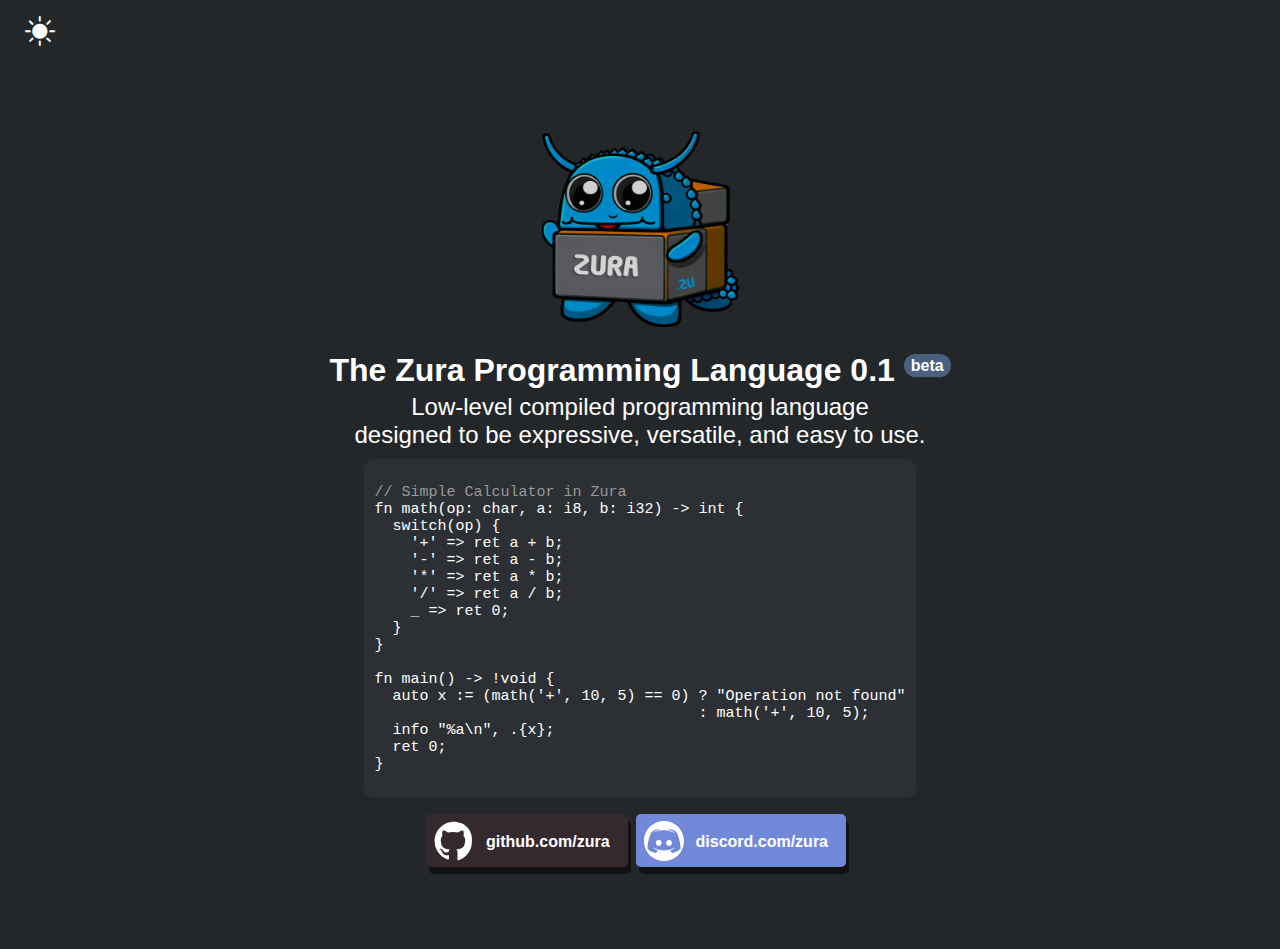
==== index.html @ 775fed99 "Did some more design" ====
<!DOCTYPE html>
<html lang="en">
<head>
    <meta charset="UTF-8">
    <meta name="viewport" content="width=device-width, initial-scale=1.0">
    <link rel="icon" type="image/png" href="img/zura.png">
    <title>Zura lang</title>
    <link rel="stylesheet" href="./style.css">
    <script src="script.js" defer></script>
    <link rel="stylesheet" href="https://cdn.jsdelivr.net/npm/bootstrap-icons@1.3.0/font/bootstrap-icons.css" />
</head>
<body>

<div class="nav-bar"> 
  <i class="bi bi-brightness-high-fill" id="toggleDark"></i>
</div>

<div class="container">
   <!-- Mascot -->
     <img src="img/zura.png" class="mascot" alt="Zura Mascot"> 
    <div>
        <h1>
            The Zura Programming Language 0.1
            <span class="version-beta">beta</span>
        </h1>
    </div>
    <p>Low-level compiled programming language <br> 
    designed to be expressive, versatile, and easy to use.</p>

    <div class="codeBlock">
      <pre><code><span class="comment">// Simple Calculator in Zura</span>
fn math(op: char, a: i8, b: i32) -> int {
  switch(op) {
    '+' => ret a + b;
    '-' => ret a - b;
    '*' => ret a * b;
    '/' => ret a / b;
    _ => ret 0;
  }
}

fn main() -> !void {
  auto x := (math('+', 10, 5) == 0) ? "Operation not found"
                                    : math('+', 10, 5);
  info "%a\n", .{x};
  ret 0;
}</pre></code>
    </div>

    <div class="link__holder">
        <!-- GitHub -->
        <a class="link github-link" href="https://github.com/TheDevConnor/Zura-Transpiled/tree/zig-rewrite" target="_blank">
            <svg class="svg-inline--fa fa-github fa-w-16" aria-hidden="true" focusable="false"
                 data-prefix="fab" data-icon="github" role="img" xmlns="http://www.w3.org/2000/svg"
                 viewBox="0 0 496 512" data-fa-i2svg="">
                <path fill="currentColor" d="M248 8C111 8 0 119 0 256c0 110 71 203 169 236
                12 2 16-5 16-11 0-5-1-22-1-44-69 15-83-33-83-33-11-28-27-35-27-35-22-15
                -1-15-1-15 24 2 37 22 37 22 21 37 55 26 69 20 2-16 8-27 15-33-56-6-115-14
                -115-114 0-27 7-41 23-59-3-6-12-33 3-68 21-6 68 26 68 26 20-5 41-8 62-8
                s42 3 62 8c0 0 47-32 68-26 15 35 6 62 3 68 16 18 23 32 23 59 0 100-59
                108-115 114 9 7 17 22 17 46 0 33-1 75-1 83 0 6 4 13 16 11 98-33 169-126
                169-236C496 119 385 8 248 8z">
                </path>
            </svg>
            <span>github.com/zura</span>
        </a>

        <!-- Discord -->
        <a class="link discord-link" href="https://discord.gg/JvExQpGuXM" target="_blank">
            <svg class="svg-inline--fa fa-discord fa-w-16" aria-hidden="true" focusable="false"
                 data-prefix="fab" data-icon="discord" role="img" xmlns="http://www.w3.org/2000/svg"
                 viewBox="0 0 1000 1000" data-fa-i2svg="">
                <path fill="currentColor" d="M 500 0C 224 0 0 224 0 500C 0 776 224 1000 500 1000C
                776 1000 1000 776 1000 500C 1000 224 776 0 500 0C 500 0 500 0 500 0 M 386 203C 387
                203 388 203 388 203C 388 203 395 212 395 212C 267 248 209 304 209 304C 209 304 224
                296 250 284C 326 250 386 241 411 239C 415 238 419 238 423 238C 466 232 515 231 566
                236C 633 244 705 264 779 304C 779 304 723 251 603 214C 603 214 612 203 612 203C 612
                203 709 201 811 277C 811 277 913 462 913 689C 913 689 853 792 697 797C 697 797 671
                767 650 740C 743 714 778 656 778 656C 749 675 721 688 697 697C 661 712 627 722 594
                728C 526 740 464 737 411 727C 371 719 336 708 307 697C 291 690 273 682 255 673C 253
                671 251 670 249 669C 248 668 247 668 246 667C 233 660 226 655 226 655C 226 655 260
                711 350 738C 329 765 303 797 303 797C 146 792 87 689 87 689C 87 462 189 277 189 277C
                284 206 375 203 386 203C 386 203 386 203 386 203M 368 467C 327 467 296 502 296 545C
                296 588 328 624 368 624C 408 624 440 588 440 545C 441 502 408 467 368 467C 368 467
                368 467 368 467M 626 467C 586 467 554 502 554 545C 554 588 586 624 626 624C 666 624
                698 588 698 545C 698 502 666 467 626 467C 626 467 626 467 626 467">
                </path>
            </svg>
            <span>discord.com/zura</span>
        </a> 
       
    </div>
</div>

</body>
</html>
---- style.css ----
body {
    font-family: Roboto, -apple-system, BlinkMacSystemFont, Segoe UI, Roboto, Helvetica Neue, Helvetica, Arial, sans-serif;
    background-color: #23272A; 
    color: white;
    margin: 0;
    margin-bottom: 0;
    margin-top: 0;
    padding: 0;
}

i {
    font-size: 30px;
    cursor: pointer;
    align-items: end;
}

::-webkit-scrollbar {
    width: 5px;
}

::-webkit-scrollbar-track {
    background: #2C2F33;
}

::-webkit-scrollbar-thumb {
    background: #4a607e;
    border-radius: 10px;
}

.nav-bar {
  padding-top: 15px;
  padding-left: 25px; 
}

.container {
    display: flex;
    flex-direction: column;
    align-items: center;
    justify-content: center;
    height: 100vh;
    text-align: center;
}

h1 {
    font-size: 32px;
    font-weight: bolder;
    margin-bottom: -20px;
}

.mascot {
    width: 200px;
    height: 200px;
}

.version-beta {
    background: #4a607e;
    border-radius: 20px;
    color: #fff;
    font-size: 50%;
    padding: 3px 7px;
    position: relative;
    top: -10px;
}

p {
    font-size: 24px;
    margin-bottom: 0px;
}

.codeBlock {
    background-color: #2C2F33;
    border-radius: 10px;
    padding: 10px;
    margin: 10px 0px 0px 0px;

    text-align: left;
    color: white;
    font-size: 15px; 
}

.codeBlock .comment {
    color: #999;
}

.link__holder {
    display: flex;
    flex-direction: row;
    justify-content: center;
    align-items: center;
}

.link {
    background-color: #222;
    color: #fff;
    margin-top: 16px;
    margin-right: 8px;
    padding: 7px 14px 6px 8px;
    border-radius: 6px;
    align-items: center;
    display: flex;
    cursor: pointer;
    text-decoration: none;
    font-size: 16px;
    font-weight: 700;
    line-height: 1.2;
}

.link svg {
    width: 40px;
    height: 40px;
    margin-right: 4px;
}

.link span {
    margin: 0 4px 0 8px;
}

.discord-link {
    background-color: #7289DA;
    border: none;
    border-radius: 5px;
    box-shadow: 3px 7px 0 #111;
    cursor: pointer;
    transition: all 0.3s;
}

.discord-link:hover {
    box-shadow: 0 0px 0 #111;
    transform: translateY(3px);
}

.github-link {
    background-color: #34292E; 
    border: none;
    border-radius: 5px;
    box-shadow: 3px 7px 0 #111;
    cursor: pointer;
    transition: all 0.3s;
}

.github-link:hover {
    box-shadow: 0 0px 0 #111;
    transform: translateY(3px);
}

/* Handle the mobile view */ 
@media (max-width: 768px) {
    .mascot {
        width: 150px;
        height: 150px;
    }

    .container {
        padding: 0 20px;
    }

    .codeBlock {
        font-size: 12px;
    } 

    .link__holder {
        flex-direction: column;
    }
}
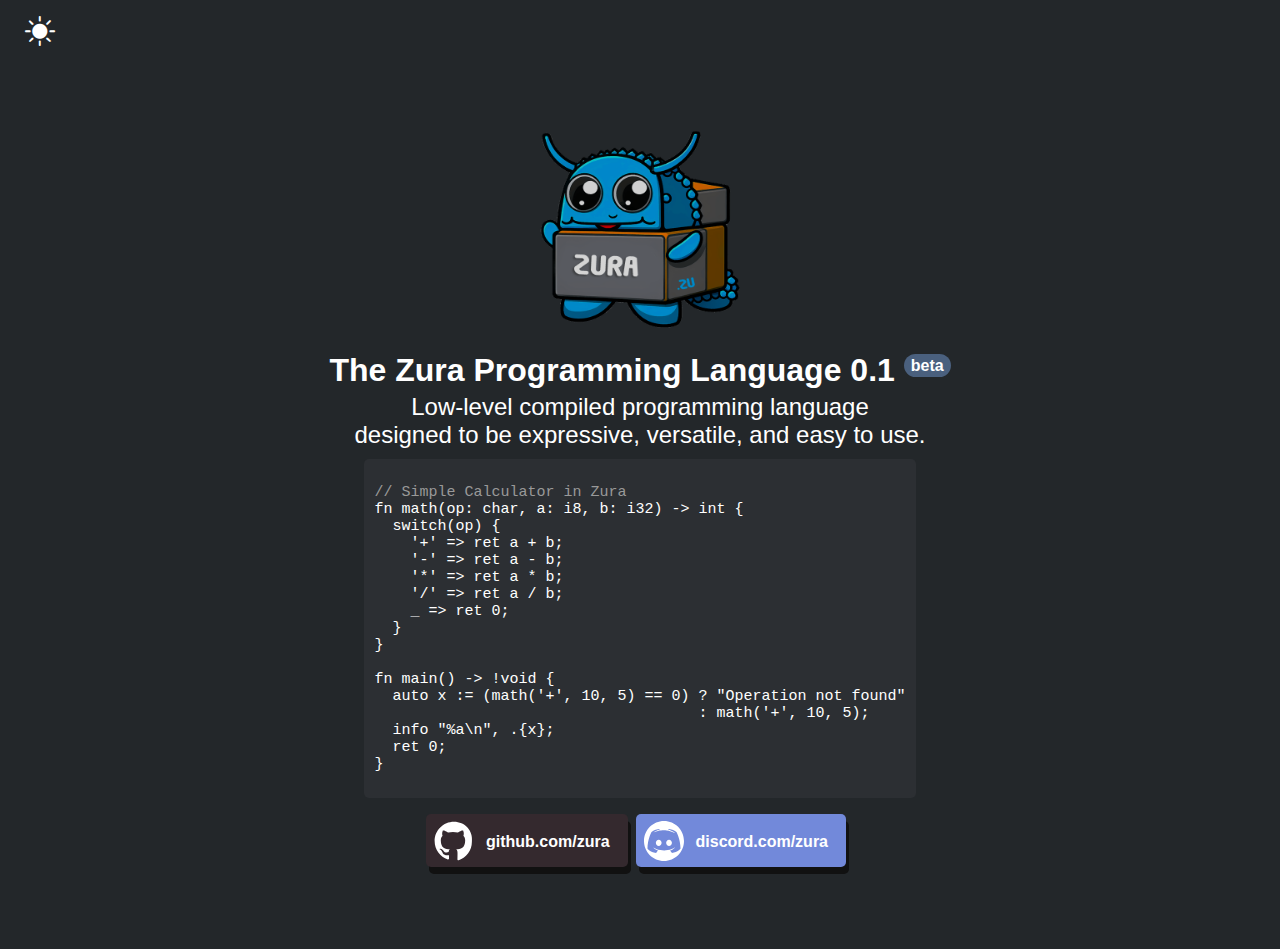
==== commit 6dac43e0: "Update index.html" ====
--- a/index.html
+++ b/index.html
@@ -49,7 +49,7 @@
 
     <div class="link__holder">
         <!-- GitHub -->
-        <a class="link github-link" href="https://github.com/TheDevConnor/Zura-Transpiled/tree/zig-rewrite" target="_blank">
+        <a class="link github-link" href="https://github.com/TheDevConnor/Zura-Transpiled/tree/main" target="_blank">
             <svg class="svg-inline--fa fa-github fa-w-16" aria-hidden="true" focusable="false"
                  data-prefix="fab" data-icon="github" role="img" xmlns="http://www.w3.org/2000/svg"
                  viewBox="0 0 496 512" data-fa-i2svg="">
--- a/style.css
+++ b/style.css
@@ -69,7 +69,7 @@
 
 .codeBlock {
     background-color: #2C2F33;
-    border-radius: 10px;
+    border-radius: 5px;
     padding: 10px;
     margin: 10px 0px 0px 0px;
 
@@ -146,8 +146,8 @@
 /* Handle the mobile view */ 
 @media (max-width: 768px) {
     .mascot {
-        width: 150px;
-        height: 150px;
+        width: 130px;
+        height: 130px;
     }
 
     .container {
@@ -155,10 +155,11 @@
     }
 
     .codeBlock {
-        font-size: 12px;
+        font-size: 10px;
     } 
 
     .link__holder {
         flex-direction: column;
     }
 }
+
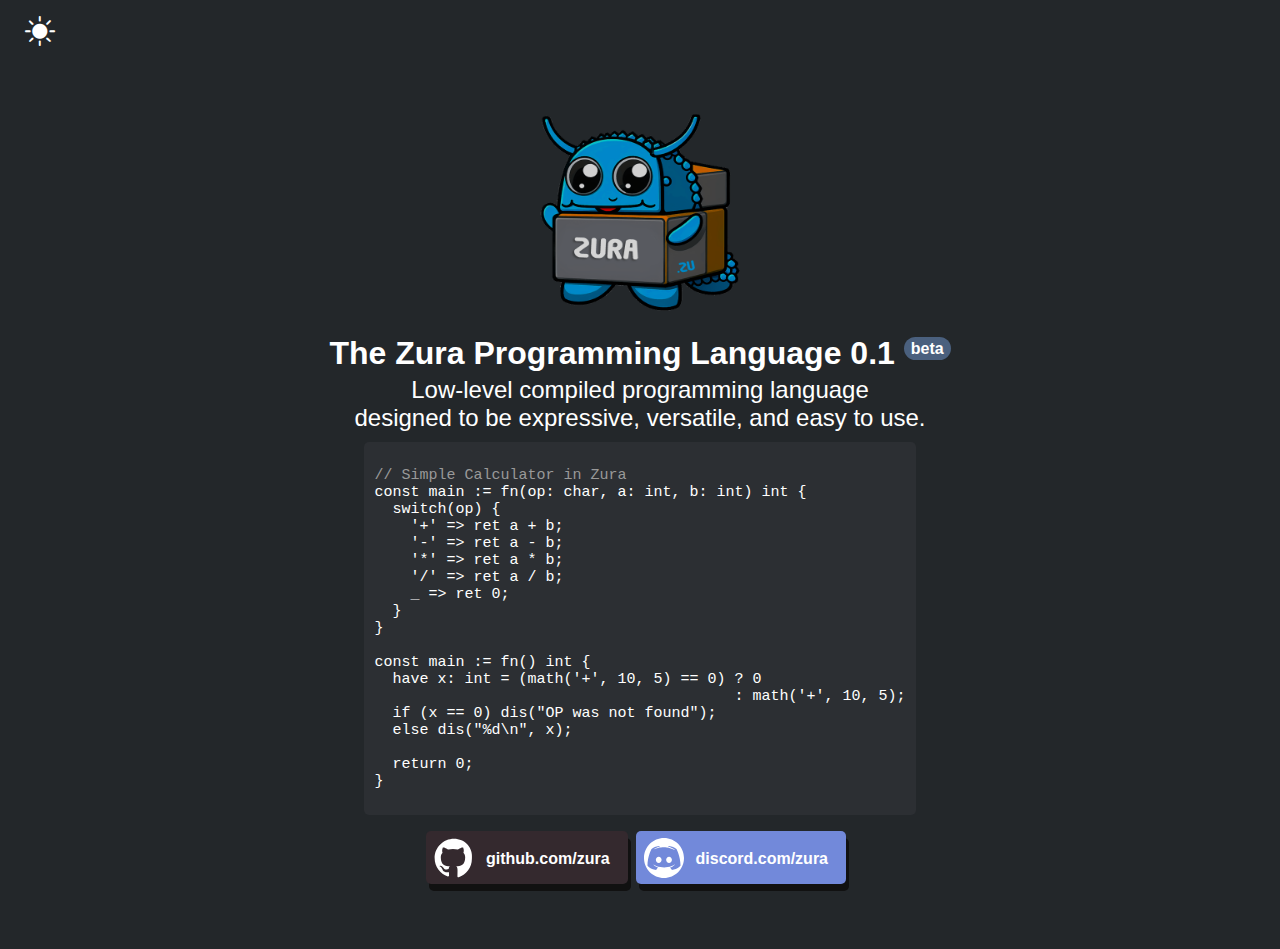
==== commit 72089094: "Updated the text sample" ====
--- a/index.html
+++ b/index.html
@@ -29,7 +29,7 @@
 
     <div class="codeBlock">
       <pre><code><span class="comment">// Simple Calculator in Zura</span>
-fn math(op: char, a: i8, b: i32) -> int {
+const main := fn(op: char, a: int, b: int) int {
   switch(op) {
     '+' => ret a + b;
     '-' => ret a - b;
@@ -39,11 +39,13 @@
   }
 }
 
-fn main() -> !void {
-  auto x := (math('+', 10, 5) == 0) ? "Operation not found"
-                                    : math('+', 10, 5);
-  info "%a\n", .{x};
-  ret 0;
+const main := fn() int {
+  have x: int = (math('+', 10, 5) == 0) ? 0
+                                        : math('+', 10, 5);
+  if (x == 0) dis("OP was not found");
+  else dis("%d\n", x);
+
+  return 0;
 }</pre></code>
     </div>
 
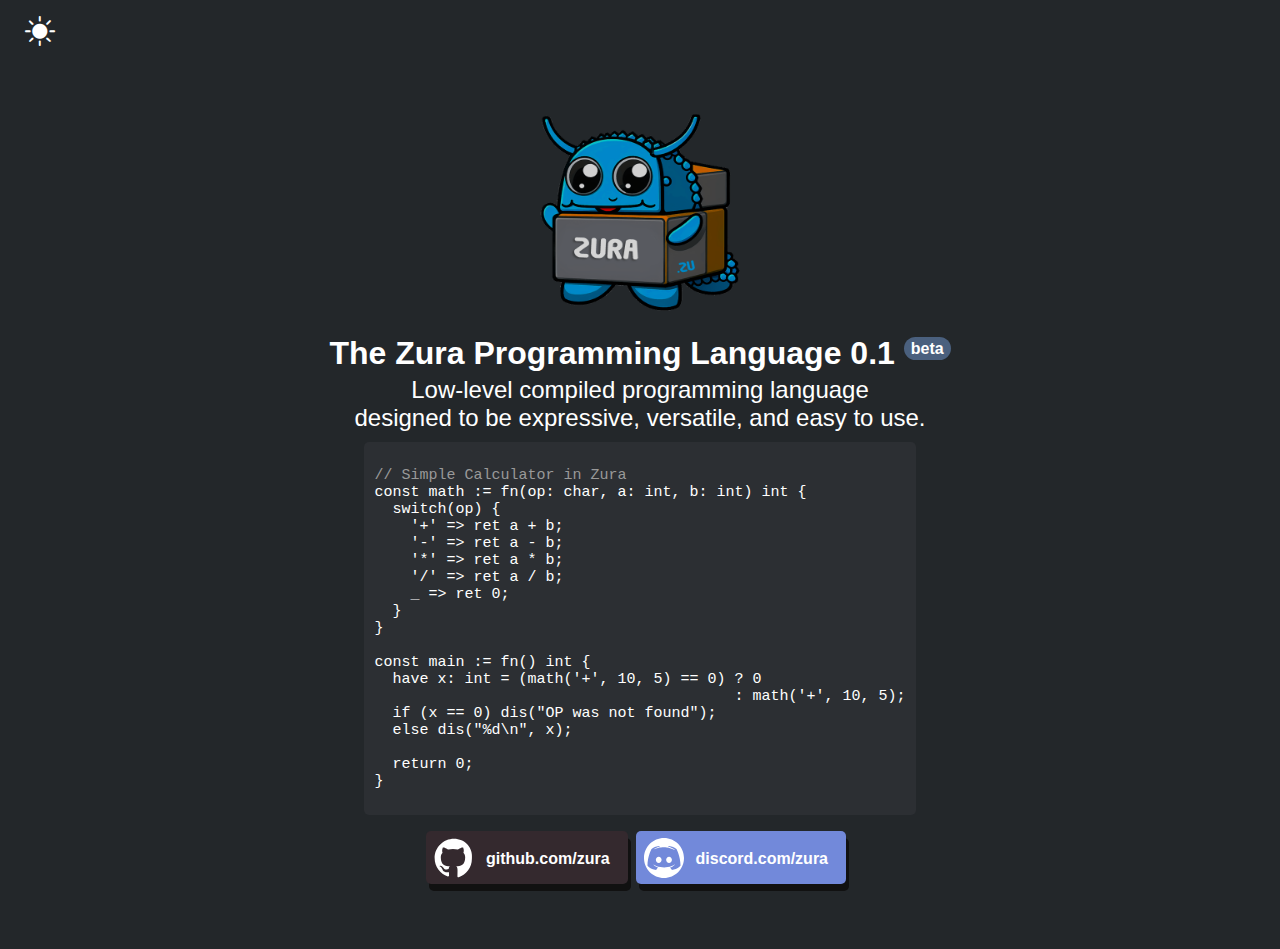
==== commit 966c20f6: "Update index.html to fix syntax error" ====
--- a/index.html
+++ b/index.html
@@ -29,7 +29,7 @@
 
     <div class="codeBlock">
       <pre><code><span class="comment">// Simple Calculator in Zura</span>
-const main := fn(op: char, a: int, b: int) int {
+const math := fn(op: char, a: int, b: int) int {
   switch(op) {
     '+' => ret a + b;
     '-' => ret a - b;
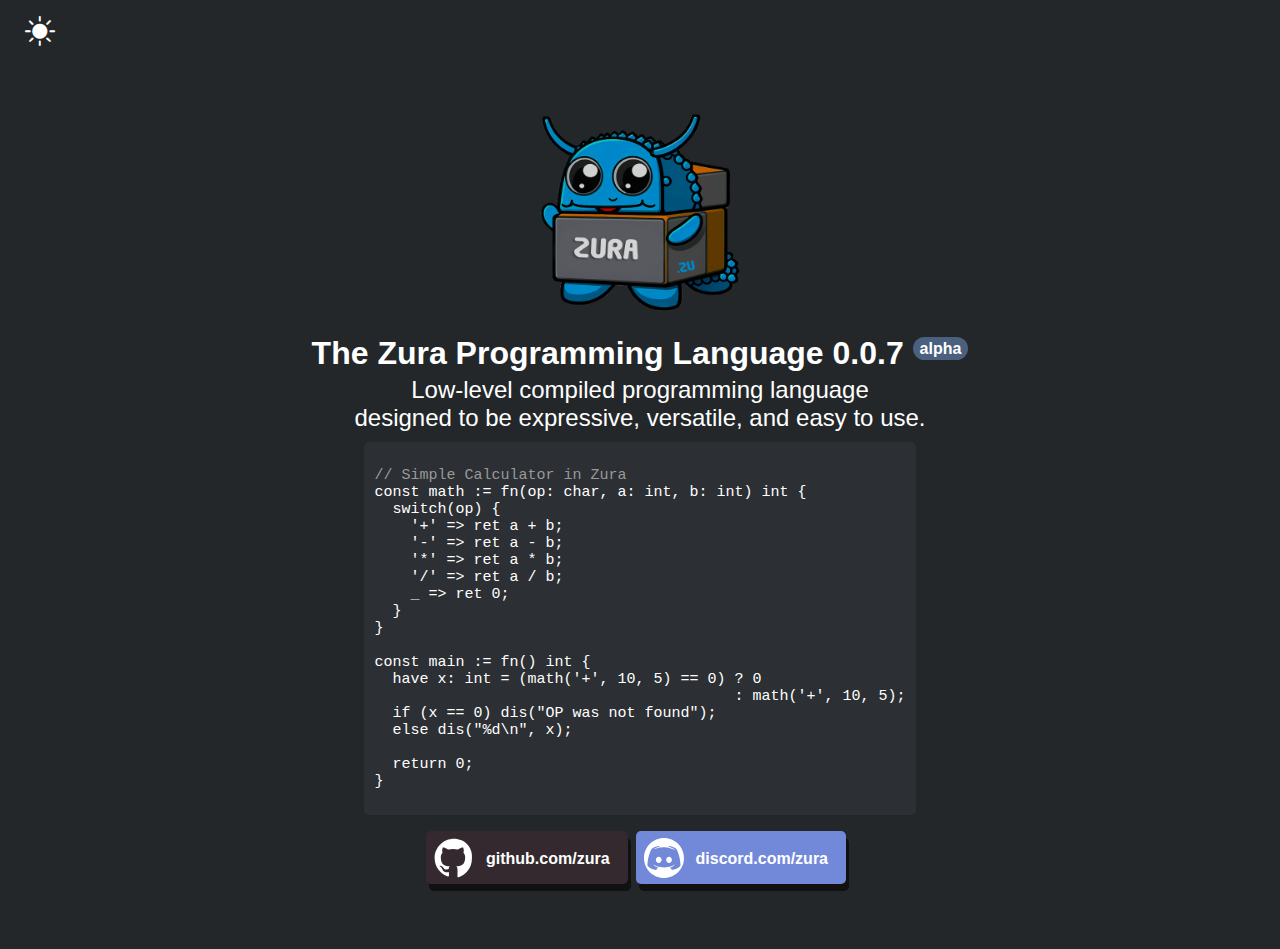
==== commit aeff2100: "Update index.html" ====
--- a/index.html
+++ b/index.html
@@ -20,8 +20,8 @@
      <img src="img/zura.png" class="mascot" alt="Zura Mascot"> 
     <div>
         <h1>
-            The Zura Programming Language 0.1
-            <span class="version-beta">beta</span>
+            The Zura Programming Language 0.0.7
+            <span class="version-beta">alpha</span>
         </h1>
     </div>
     <p>Low-level compiled programming language <br> 
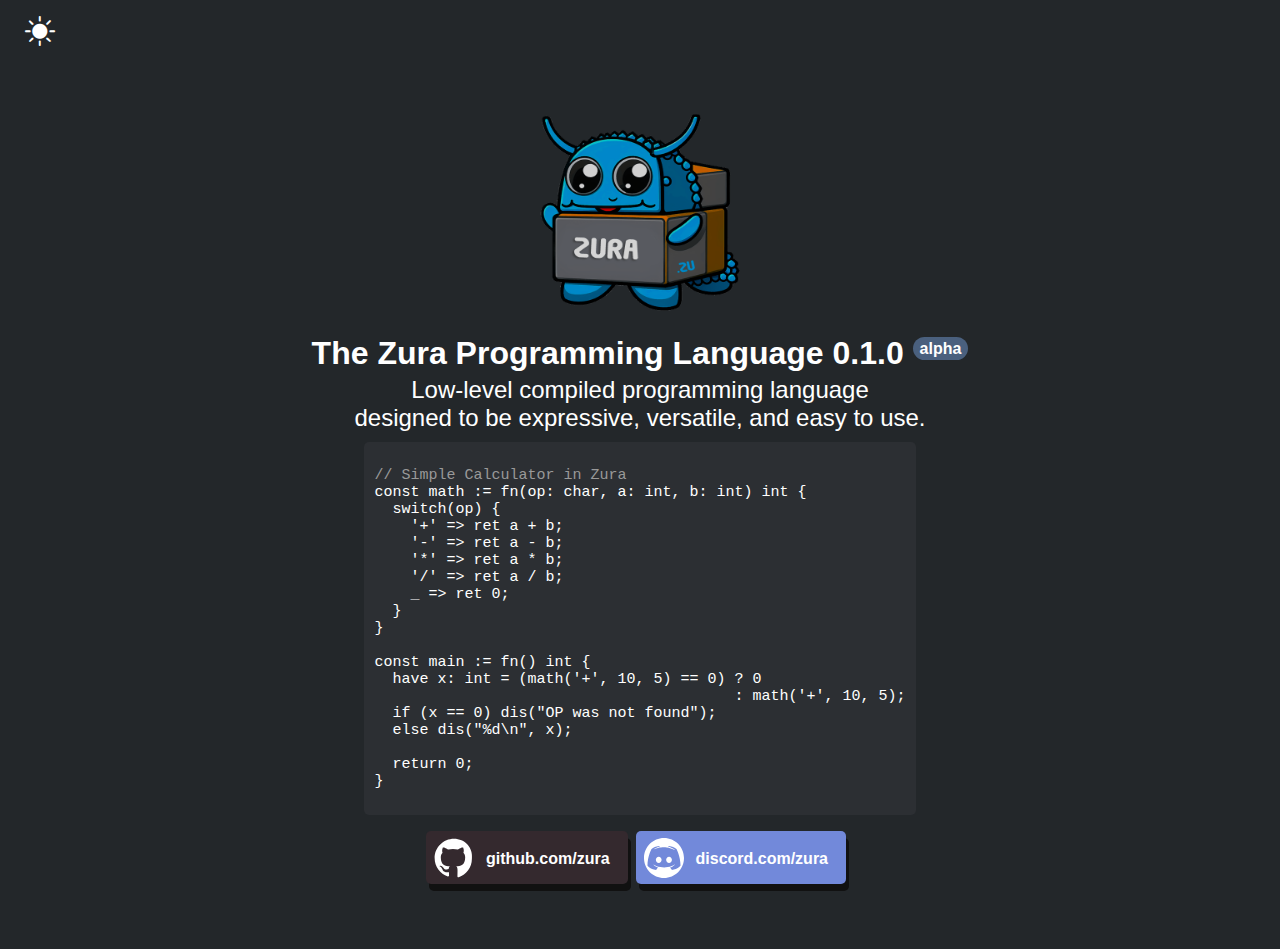
==== commit 31ec38b9: "Update index.html" ====
--- a/index.html
+++ b/index.html
@@ -20,7 +20,7 @@
      <img src="img/zura.png" class="mascot" alt="Zura Mascot"> 
     <div>
         <h1>
-            The Zura Programming Language 0.0.7
+            The Zura Programming Language 0.1.0
             <span class="version-beta">alpha</span>
         </h1>
     </div>
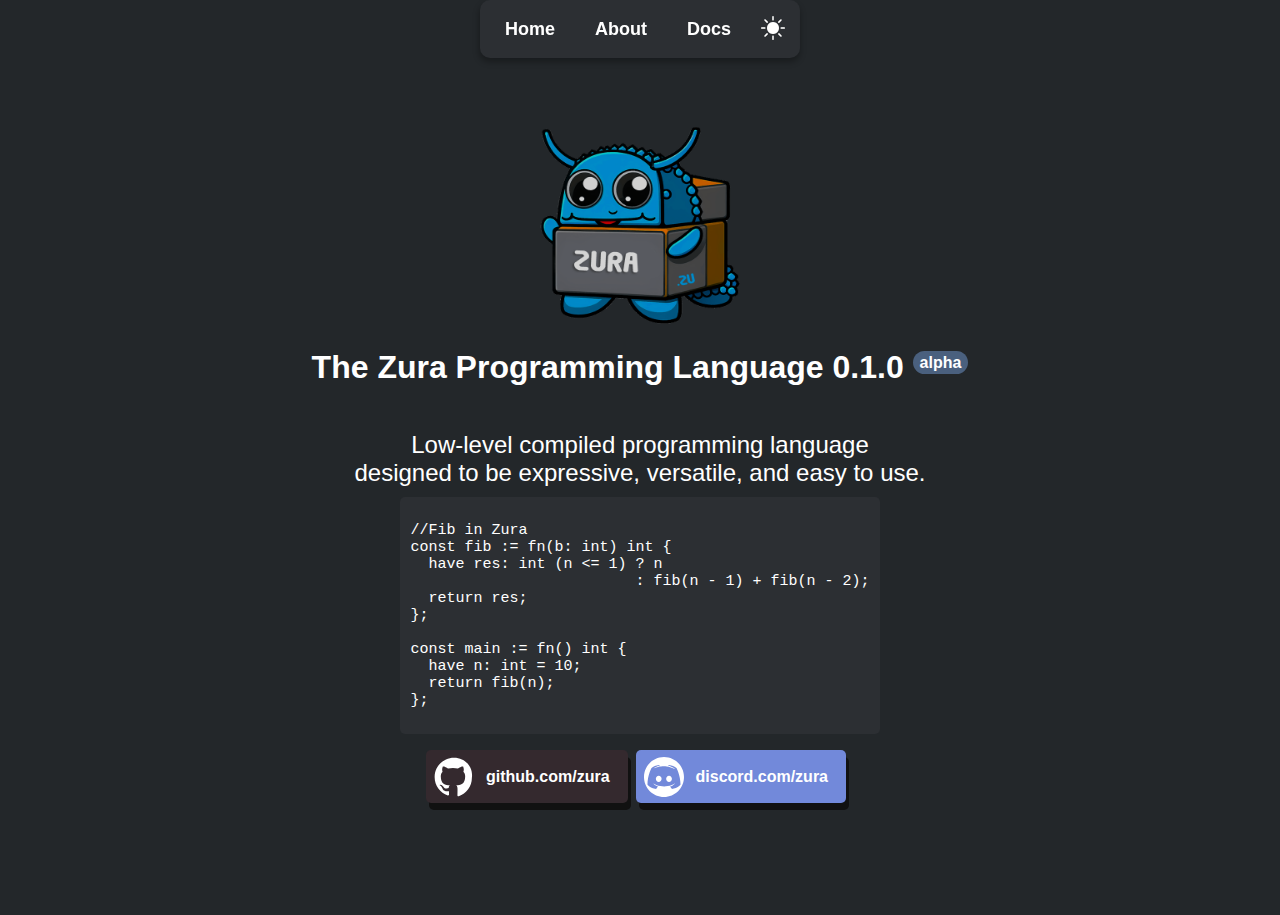
==== commit 008b97fe: "Updated the website to have a nav dock and an about page docs page is coming soon" ====
--- a/index.html
+++ b/index.html
@@ -1,78 +1,72 @@
 <!DOCTYPE html>
 <html lang="en">
+
 <head>
-    <meta charset="UTF-8">
-    <meta name="viewport" content="width=device-width, initial-scale=1.0">
-    <link rel="icon" type="image/png" href="img/zura.png">
-    <title>Zura lang</title>
-    <link rel="stylesheet" href="./style.css">
-    <script src="script.js" defer></script>
-    <link rel="stylesheet" href="https://cdn.jsdelivr.net/npm/bootstrap-icons@1.3.0/font/bootstrap-icons.css" />
+  <meta charset="UTF-8">
+  <meta name="viewport" content="width=device-width, initial-scale=1.0">
+  <link rel="icon" type="image/png" href="img/zura.png">
+  <title>Zura lang</title>
+  <link rel="stylesheet" href="./style.css">
+  <script src="script.js" defer></script>
+  <link rel="stylesheet" href="https://cdn.jsdelivr.net/npm/bootstrap-icons@1.3.0/font/bootstrap-icons.css" />
 </head>
+
 <body>
 
-<div class="nav-bar"> 
-  <i class="bi bi-brightness-high-fill" id="toggleDark"></i>
-</div>
+  <div class="nav-bar">
+    <nav>
+      <ul>
+        <li><a href="index.html">Home</a></li>
+        <li><a href="about.html">About</a></li>
+        <li><a href="#docs">Docs</a></li>
+        <li><i class="bi bi-brightness-high-fill" id="toggleDark"></i></li>
+      </ul>
+    </nav>
+  </div>
 
-<div class="container">
-   <!-- Mascot -->
-     <img src="img/zura.png" class="mascot" alt="Zura Mascot"> 
+  <div class="container">
+    <img src="img/zura.png" class="mascot" alt="Zura Mascot">
     <div>
-        <h1>
-            The Zura Programming Language 0.1.0
-            <span class="version-beta">alpha</span>
-        </h1>
+      <h1>
+        The Zura Programming Language 0.1.0
+        <span class="version-beta">alpha</span>
+      </h1>
     </div>
-    <p>Low-level compiled programming language <br> 
-    designed to be expressive, versatile, and easy to use.</p>
+    <p>Low-level compiled programming language <br>
+      designed to be expressive, versatile, and easy to use.</p>
 
     <div class="codeBlock">
-      <pre><code><span class="comment">// Simple Calculator in Zura</span>
-const math := fn(op: char, a: int, b: int) int {
-  switch(op) {
-    '+' => ret a + b;
-    '-' => ret a - b;
-    '*' => ret a * b;
-    '/' => ret a / b;
-    _ => ret 0;
-  }
-}
+      <pre><code>//Fib in Zura
+const fib := fn(b: int) int {
+  have res: int (n <= 1) ? n 
+                         : fib(n - 1) + fib(n - 2);
+  return res;
+};
 
 const main := fn() int {
-  have x: int = (math('+', 10, 5) == 0) ? 0
-                                        : math('+', 10, 5);
-  if (x == 0) dis("OP was not found");
-  else dis("%d\n", x);
-
-  return 0;
-}</pre></code>
+  have n: int = 10;
+  return fib(n);
+};</pre></code>
     </div>
 
     <div class="link__holder">
-        <!-- GitHub -->
-        <a class="link github-link" href="https://github.com/TheDevConnor/Zura-Transpiled/tree/main" target="_blank">
-            <svg class="svg-inline--fa fa-github fa-w-16" aria-hidden="true" focusable="false"
-                 data-prefix="fab" data-icon="github" role="img" xmlns="http://www.w3.org/2000/svg"
-                 viewBox="0 0 496 512" data-fa-i2svg="">
-                <path fill="currentColor" d="M248 8C111 8 0 119 0 256c0 110 71 203 169 236
+      <a class="link github-link" href="https://github.com/TheDevConnor/Zura-Transpiled/tree/main" target="_blank">
+        <svg class="svg-inline--fa fa-github fa-w-16" aria-hidden="true" focusable="false" data-prefix="fab"
+          data-icon="github" role="img" xmlns="http://www.w3.org/2000/svg" viewBox="0 0 496 512" data-fa-i2svg="">
+          <path fill="currentColor" d="M248 8C111 8 0 119 0 256c0 110 71 203 169 236
                 12 2 16-5 16-11 0-5-1-22-1-44-69 15-83-33-83-33-11-28-27-35-27-35-22-15
                 -1-15-1-15 24 2 37 22 37 22 21 37 55 26 69 20 2-16 8-27 15-33-56-6-115-14
                 -115-114 0-27 7-41 23-59-3-6-12-33 3-68 21-6 68 26 68 26 20-5 41-8 62-8
                 s42 3 62 8c0 0 47-32 68-26 15 35 6 62 3 68 16 18 23 32 23 59 0 100-59
                 108-115 114 9 7 17 22 17 46 0 33-1 75-1 83 0 6 4 13 16 11 98-33 169-126
-                169-236C496 119 385 8 248 8z">
-                </path>
-            </svg>
-            <span>github.com/zura</span>
-        </a>
-
-        <!-- Discord -->
-        <a class="link discord-link" href="https://discord.gg/JvExQpGuXM" target="_blank">
-            <svg class="svg-inline--fa fa-discord fa-w-16" aria-hidden="true" focusable="false"
-                 data-prefix="fab" data-icon="discord" role="img" xmlns="http://www.w3.org/2000/svg"
-                 viewBox="0 0 1000 1000" data-fa-i2svg="">
-                <path fill="currentColor" d="M 500 0C 224 0 0 224 0 500C 0 776 224 1000 500 1000C
+                169-236C496 119 385 8 248 8z"></path>
+        </svg>
+        <span>github.com/zura</span>
+      </a>
+      <a class="link discord-link" href="https://discord.gg/JvExQpGuXM" target="_blank">
+        <svg class="svg-inline--fa fa-discord fa-w-16" aria-hidden="true" focusable="false" data-prefix="fab"
+          data-icon="discord" role="img" xmlns="http://www.w3.org/2000/svg" viewBox="0 0 1000 1000" data-fa-i2svg="">
+          <path fill="currentColor" d="M 500 0C 224 0 0 224 0 500C 0 776 224 1000 500 1000C
                 776 1000 1000 776 1000 500C 1000 224 776 0 500 0C 500 0 500 0 500 0 M 386 203C 387
                 203 388 203 388 203C 388 203 395 212 395 212C 267 248 209 304 209 304C 209 304 224
                 296 250 284C 326 250 386 241 411 239C 415 238 419 238 423 238C 466 232 515 231 566
@@ -85,14 +79,13 @@
                 284 206 375 203 386 203C 386 203 386 203 386 203M 368 467C 327 467 296 502 296 545C
                 296 588 328 624 368 624C 408 624 440 588 440 545C 441 502 408 467 368 467C 368 467
                 368 467 368 467M 626 467C 586 467 554 502 554 545C 554 588 586 624 626 624C 666 624
-                698 588 698 545C 698 502 666 467 626 467C 626 467 626 467 626 467">
-                </path>
-            </svg>
-            <span>discord.com/zura</span>
-        </a> 
-       
+                698 588 698 545C 698 502 666 467 626 467C 626 467 626 467 626 467"></path>
+        </svg>
+        <span>discord.com/zura</span>
+      </a>
     </div>
-</div>
+  </div>
 
 </body>
-</html>
+
+</html>--- a/style.css
+++ b/style.css
@@ -3,33 +3,54 @@
     background-color: #23272A; 
     color: white;
     margin: 0;
-    margin-bottom: 0;
-    margin-top: 0;
     padding: 0;
 }
 
-i {
-    font-size: 30px;
-    cursor: pointer;
-    align-items: end;
+.nav-bar {
+    position: fixed; /* Make the nav bar float */
+    top: 0;
+    left: 50%; /* Start from the center horizontally */
+    transform: translateX(-50%); /* Adjust to center the nav bar */
+    z-index: 1000; /* Ensure it stays on top of other content */
+    display: inline-flex; /* Make the nav bar only as wide as its content */
+    background-color: #2C2F33;
+    padding: 15px;
+    border-radius: 10px; /* Rounded corners for a floating effect */
+    box-shadow: 0px 4px 6px rgba(0, 0, 0, 0.3); /* Add shadow for floating effect */
+    margin-bottom: 0; /* Remove any margin under the nav bar */
 }
 
-::-webkit-scrollbar {
-    width: 5px;
+.nav-bar nav ul {
+    list-style: none;
+    display: flex;
+    gap: 20px;
+    padding: 0;
+    margin: 0;
+    align-items: center;
 }
 
-::-webkit-scrollbar-track {
-    background: #2C2F33;
+.nav-bar nav ul li {
+    display: inline;
 }
 
-::-webkit-scrollbar-thumb {
-    background: #4a607e;
-    border-radius: 10px;
+.nav-bar nav ul li a {
+    color: white;
+    text-decoration: none;
+    font-size: 18px;
+    font-weight: bold;
+    padding: 5px 10px;
+    border-radius: 5px;
+    transition: background-color 0.3s ease;
 }
 
-.nav-bar {
-  padding-top: 15px;
-  padding-left: 25px; 
+.nav-bar nav ul li a:hover {
+    background-color: #4a607e;
+}
+
+.nav-bar nav ul li i {
+    font-size: 24px;
+    cursor: pointer;
+    color: white;
 }
 
 .container {
@@ -39,17 +60,14 @@
     justify-content: center;
     height: 100vh;
     text-align: center;
-}
-
-h1 {
-    font-size: 32px;
-    font-weight: bolder;
-    margin-bottom: -20px;
+    padding-top: 15px; /* Adjust padding to move content closer to the nav bar */
+    margin-top: 0; /* Remove any potential margin above the container */
 }
 
 .mascot {
     width: 200px;
     height: 200px;
+    margin-top: 0; /* Ensure no margin between mascot and container */
 }
 
 .version-beta {
@@ -72,14 +90,9 @@
     border-radius: 5px;
     padding: 10px;
     margin: 10px 0px 0px 0px;
-
     text-align: left;
     color: white;
     font-size: 15px; 
-}
-
-.codeBlock .comment {
-    color: #999;
 }
 
 .link__holder {
@@ -151,7 +164,7 @@
     }
 
     .container {
-        padding: 0 20px;
+        padding: 60px 20px 0 20px; /* Adjust padding-top for mobile view */
     }
 
     .codeBlock {
@@ -161,5 +174,10 @@
     .link__holder {
         flex-direction: column;
     }
+
+    .nav-bar nav ul {
+        flex-direction: column;
+        gap: 10px; /* Adjust spacing for mobile */
+    }
 }
 
